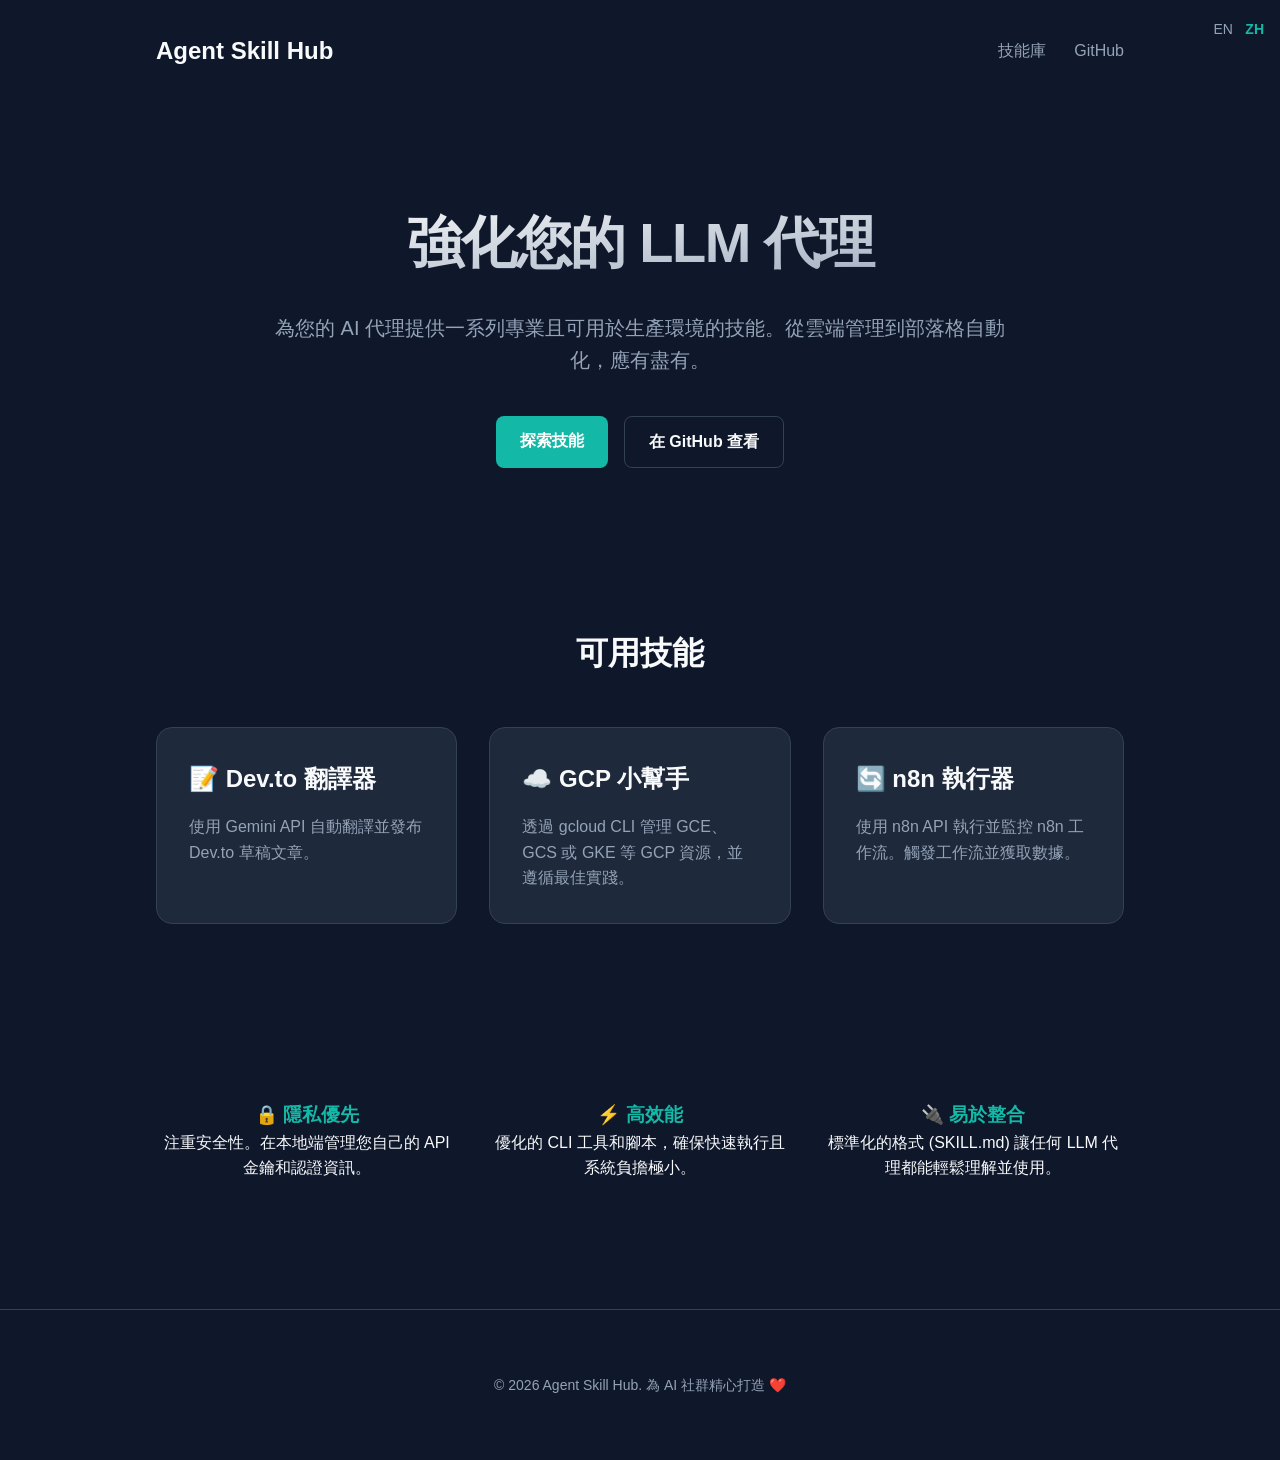
==== docs/zh/index.html @ 2c773ce5 "docs: add GitHub Pages documentation in English and Traditional Chinese" ====
<!DOCTYPE html>
<html lang="zh-TW">
<head>
    <meta charset="UTF-8">
    <meta name="viewport" content="width=device-width, initial-scale=1.0">
    <title>Agent Skill Hub - 強化您的 LLM 代理</title>
    <link rel="stylesheet" href="../assets/css/style.css">
</head>
<body>
    <div class="lang-switch">
        <a href="../en/index.html">EN</a>
        <a href="../zh/index.html" class="active">ZH</a>
    </div>

    <header>
        <div class="logo" style="font-weight: 800; font-size: 1.5rem;">Agent Skill Hub</div>
        <nav>
            <a href="#skills">技能庫</a>
            <a href="https://github.com/kkdai/agent-skill-hub">GitHub</a>
        </nav>
    </header>

    <section class="hero">
        <h1>強化您的 LLM 代理</h1>
        <p>為您的 AI 代理提供一系列專業且可用於生產環境的技能。從雲端管理到部落格自動化，應有盡有。</p>
        <div class="cta-group">
            <a href="#skills" class="btn btn-primary">探索技能</a>
            <a href="https://github.com/kkdai/agent-skill-hub" class="btn btn-secondary">在 GitHub 查看</a>
        </div>
    </section>

    <div class="container" id="skills">
        <h2 style="text-align: center; font-size: 2rem;">可用技能</h2>
        <div class="grid">
            <a href="skills/devto-translator.html" class="card">
                <h3>📝 Dev.to 翻譯器</h3>
                <p>使用 Gemini API 自動翻譯並發布 Dev.to 草稿文章。</p>
            </a>
            <a href="skills/gcp-helper.html" class="card">
                <h3>☁️ GCP 小幫手</h3>
                <p>透過 gcloud CLI 管理 GCE、GCS 或 GKE 等 GCP 資源，並遵循最佳實踐。</p>
            </a>
            <a href="skills/n8n-executor.html" class="card">
                <h3>🔄 n8n 執行器</h3>
                <p>使用 n8n API 執行並監控 n8n 工作流。觸發工作流並獲取數據。</p>
            </a>
        </div>
    </div>

    <div class="container">
        <div class="grid">
            <div style="text-align: center;">
                <h3 style="color: var(--primary);">🔒 隱私優先</h3>
                <p>注重安全性。在本地端管理您自己的 API 金鑰和認證資訊。</p>
            </div>
            <div style="text-align: center;">
                <h3 style="color: var(--primary);">⚡ 高效能</h3>
                <p>優化的 CLI 工具和腳本，確保快速執行且系統負擔極小。</p>
            </div>
            <div style="text-align: center;">
                <h3 style="color: var(--primary);">🔌 易於整合</h3>
                <p>標準化的格式 (SKILL.md) 讓任何 LLM 代理都能輕鬆理解並使用。</p>
            </div>
        </div>
    </div>

    <footer>
        <p>&copy; 2026 Agent Skill Hub. 為 AI 社群精心打造 ❤️</p>
    </footer>
</body>
</html>
---- docs/assets/css/style.css ----
:root {
  --primary: #14b8a6; /* teal-500 */
  --primary-hover: #0d9488; /* teal-600 */
  --bg: #0f172a; /* slate-900 */
  --bg-card: #1e293b; /* slate-800 */
  --text: #f8fafc; /* slate-50 */
  --text-muted: #94a3b8; /* slate-400 */
  --border: #334155; /* slate-700 */
}

* {
  box-sizing: border-box;
  margin: 0;
  padding: 0;
}

body {
  font-family: -apple-system, BlinkMacSystemFont, "Segoe UI", Roboto, "Helvetica Neue", Arial, sans-serif;
  background-color: var(--bg);
  color: var(--text);
  line-height: 1.6;
}

header {
  padding: 2rem 1rem;
  max-width: 1000px;
  margin: 0 auto;
  display: flex;
  justify-content: space-between;
  align-items: center;
}

nav a {
  color: var(--text-muted);
  text-decoration: none;
  margin-left: 1.5rem;
  font-weight: 500;
  transition: color 0.2s;
}

nav a:hover {
  color: var(--primary);
}

.hero {
  text-align: center;
  padding: 6rem 1rem;
  max-width: 800px;
  margin: 0 auto;
}

.hero h1 {
  font-size: 3.5rem;
  font-weight: 800;
  margin-bottom: 1.5rem;
  letter-spacing: -0.025em;
  background: linear-gradient(to bottom right, #fff, #94a3b8);
  -webkit-background-clip: text;
  -webkit-text-fill-color: transparent;
}

.hero p {
  font-size: 1.25rem;
  color: var(--text-muted);
  margin-bottom: 2.5rem;
}

.cta-group {
  display: flex;
  gap: 1rem;
  justify-content: center;
}

.btn {
  display: inline-block;
  padding: 0.75rem 1.5rem;
  border-radius: 0.5rem;
  font-weight: 600;
  text-decoration: none;
  transition: all 0.2s;
}

.btn-primary {
  background-color: var(--primary);
  color: white;
}

.btn-primary:hover {
  background-color: var(--primary-hover);
}

.btn-secondary {
  border: 1px solid var(--border);
  color: var(--text);
}

.btn-secondary:hover {
  background-color: var(--bg-card);
}

.container {
  max-width: 1000px;
  margin: 0 auto;
  padding: 4rem 1rem;
}

.grid {
  display: grid;
  grid-template-columns: repeat(auto-fit, minmax(300px, 1fr));
  gap: 2rem;
  margin-top: 3rem;
}

.card {
  background-color: var(--bg-card);
  padding: 2rem;
  border-radius: 1rem;
  border: 1px solid var(--border);
  transition: transform 0.2s;
  text-decoration: none;
  color: inherit;
  display: block;
}

.card:hover {
  transform: translateY(-5px);
  border-color: var(--primary);
}

.card h3 {
  font-size: 1.5rem;
  margin-bottom: 1rem;
  display: flex;
  align-items: center;
  gap: 0.5rem;
}

.card p {
  color: var(--text-muted);
  font-size: 1rem;
}

.skill-detail {
  max-width: 800px;
  margin: 0 auto;
  padding: 4rem 1.5rem;
}

.skill-detail h2 {
  font-size: 2.5rem;
  margin-bottom: 2rem;
  color: var(--primary);
}

.skill-detail h3 {
  font-size: 1.5rem;
  margin-top: 2rem;
  margin-bottom: 1rem;
}

.skill-detail p, .skill-detail li {
  color: var(--text-muted);
  margin-bottom: 1rem;
}

.skill-detail ul {
  margin-left: 1.5rem;
  margin-bottom: 1.5rem;
}

pre {
  background-color: #000;
  padding: 1.5rem;
  border-radius: 0.5rem;
  overflow-x: auto;
  margin: 1.5rem 0;
  border: 1px solid var(--border);
}

code {
  font-family: ui-monospace, SFMono-Regular, Menlo, Monaco, Consolas, "Liberation Mono", "Courier New", monospace;
  font-size: 0.9rem;
}

table {
  width: 100%;
  border-collapse: collapse;
  margin: 2rem 0;
}

th, td {
  text-align: left;
  padding: 1rem;
  border-bottom: 1px solid var(--border);
}

th {
  color: var(--primary);
}

footer {
  text-align: center;
  padding: 4rem 1rem;
  color: var(--text-muted);
  font-size: 0.875rem;
  border-top: 1px solid var(--border);
  margin-top: 4rem;
}

.lang-switch {
  position: absolute;
  top: 1rem;
  right: 1rem;
}

.lang-switch a {
  color: var(--text-muted);
  text-decoration: none;
  font-size: 0.875rem;
  margin-left: 0.5rem;
}

.lang-switch a.active {
  color: var(--primary);
  font-weight: bold;
}
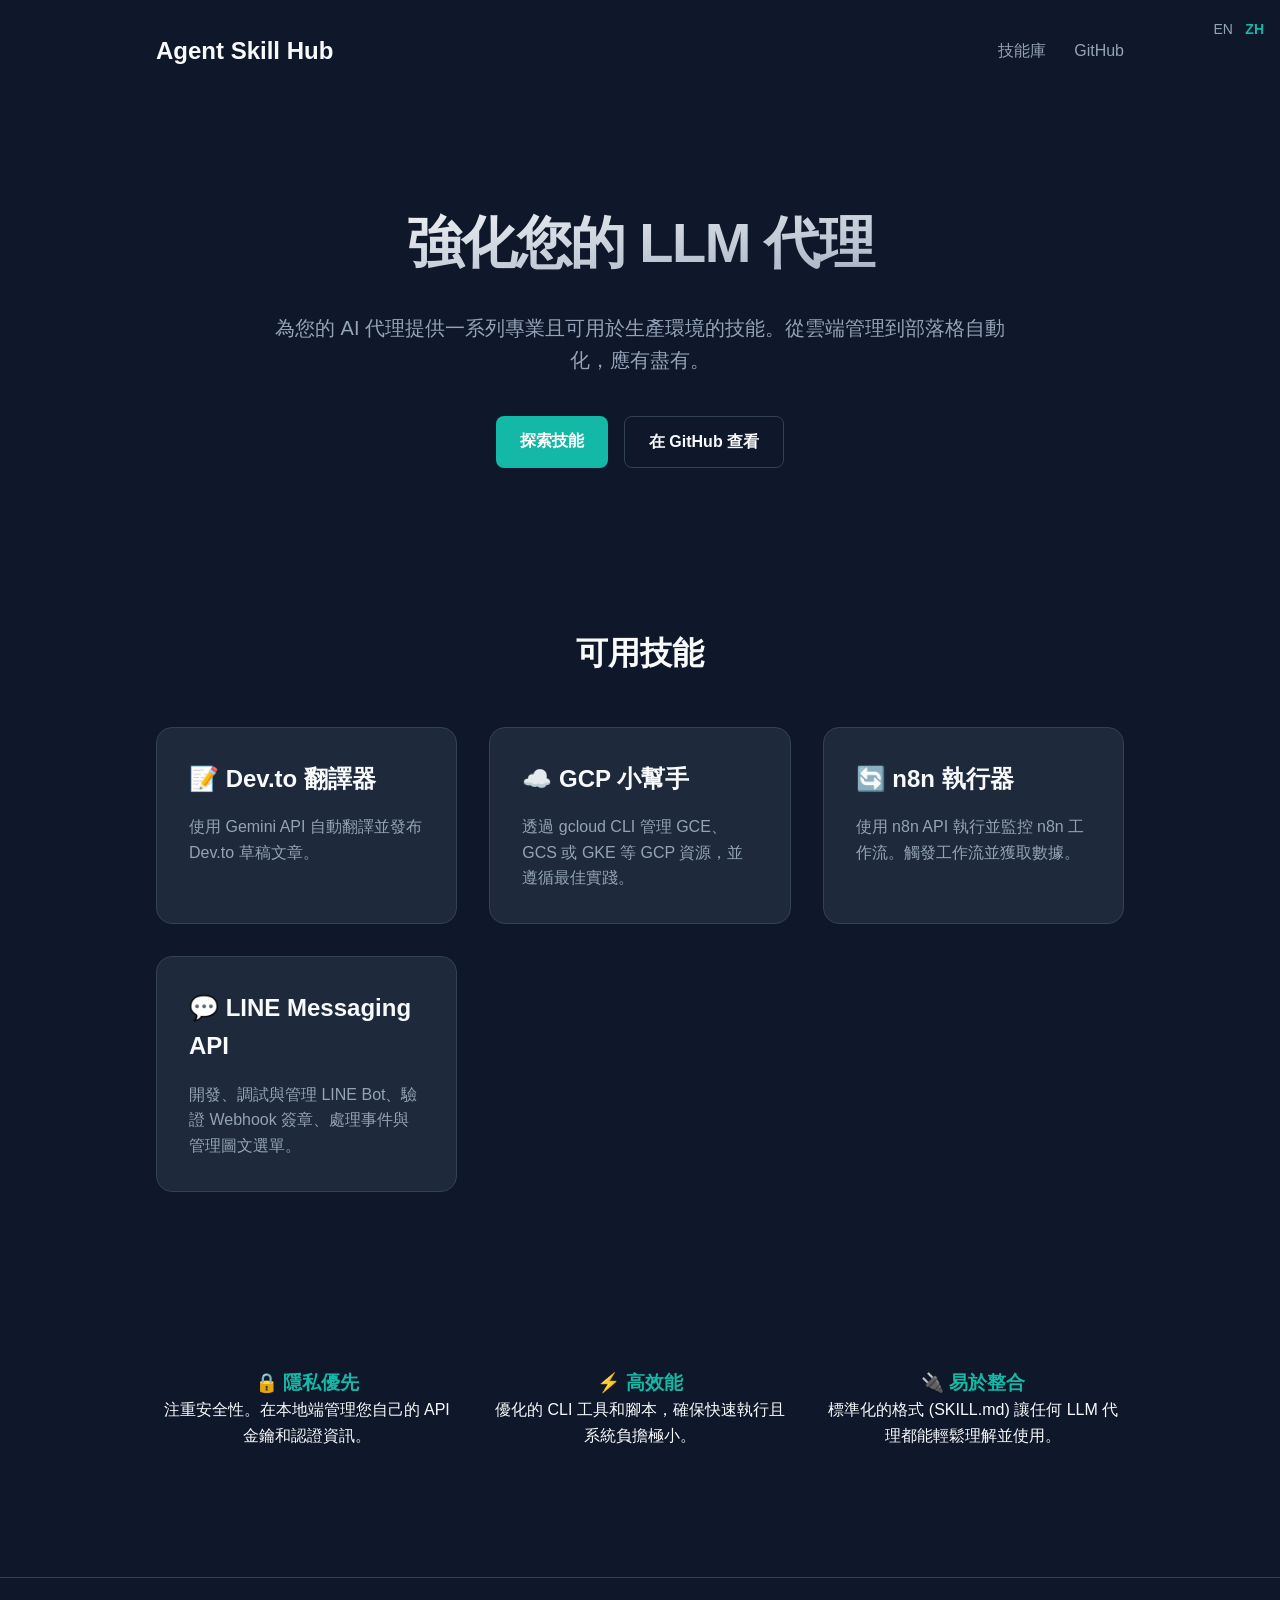
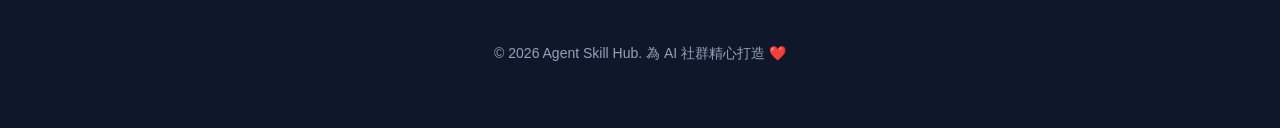
==== commit 744a313d: "feat: Add LINE Messaging API skill and update docs" ====
--- a/docs/zh/index.html
+++ b/docs/zh/index.html
@@ -44,6 +44,10 @@
                 <h3>🔄 n8n 執行器</h3>
                 <p>使用 n8n API 執行並監控 n8n 工作流。觸發工作流並獲取數據。</p>
             </a>
+            <a href="skills/line-messaging-api.html" class="card">
+                <h3>💬 LINE Messaging API</h3>
+                <p>開發、調試與管理 LINE Bot、驗證 Webhook 簽章、處理事件與管理圖文選單。</p>
+            </a>
         </div>
     </div>
 
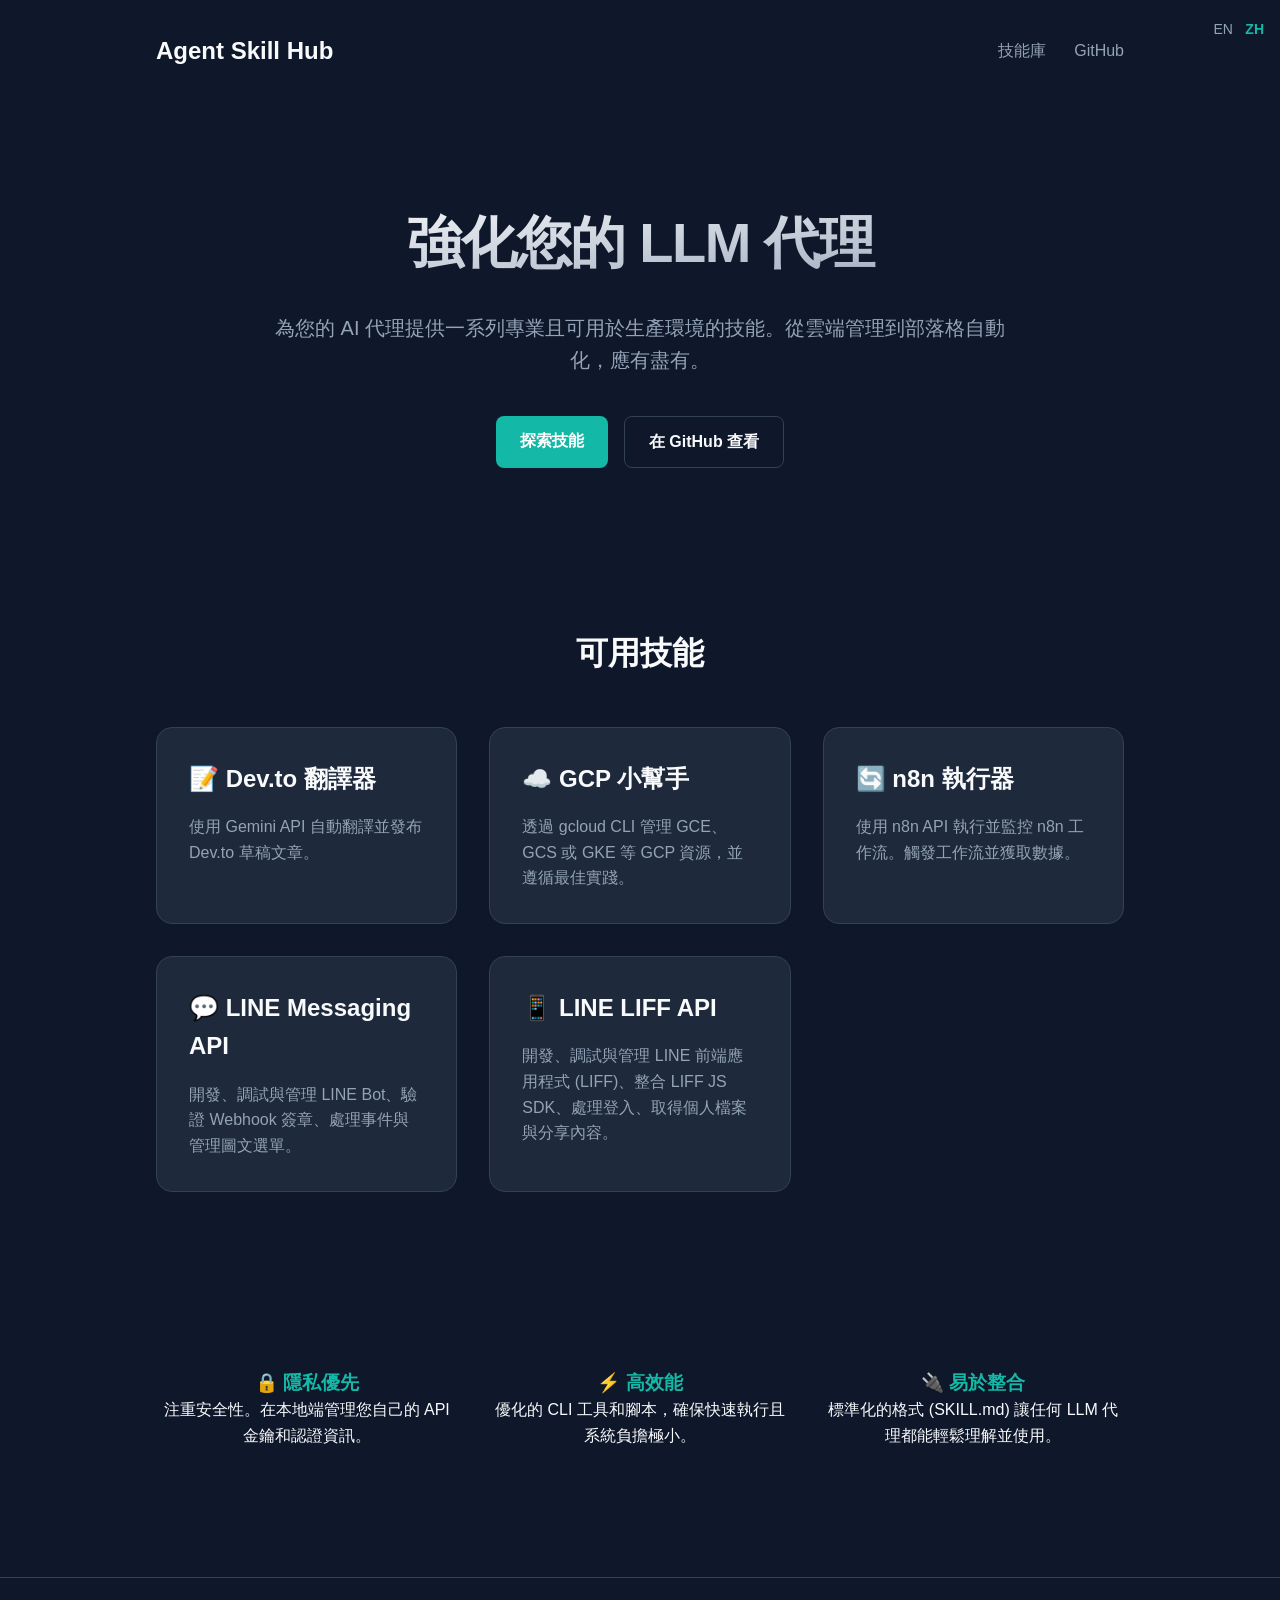
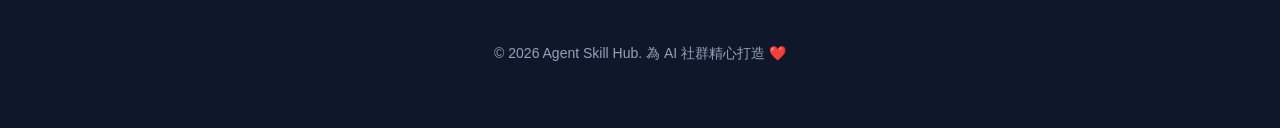
==== commit 71fdef8b: "feat: Add LINE LIFF API skill and update docs" ====
--- a/docs/zh/index.html
+++ b/docs/zh/index.html
@@ -48,6 +48,10 @@
                 <h3>💬 LINE Messaging API</h3>
                 <p>開發、調試與管理 LINE Bot、驗證 Webhook 簽章、處理事件與管理圖文選單。</p>
             </a>
+            <a href="skills/line-liff-api.html" class="card">
+                <h3>📱 LINE LIFF API</h3>
+                <p>開發、調試與管理 LINE 前端應用程式 (LIFF)、整合 LIFF JS SDK、處理登入、取得個人檔案與分享內容。</p>
+            </a>
         </div>
     </div>
 
